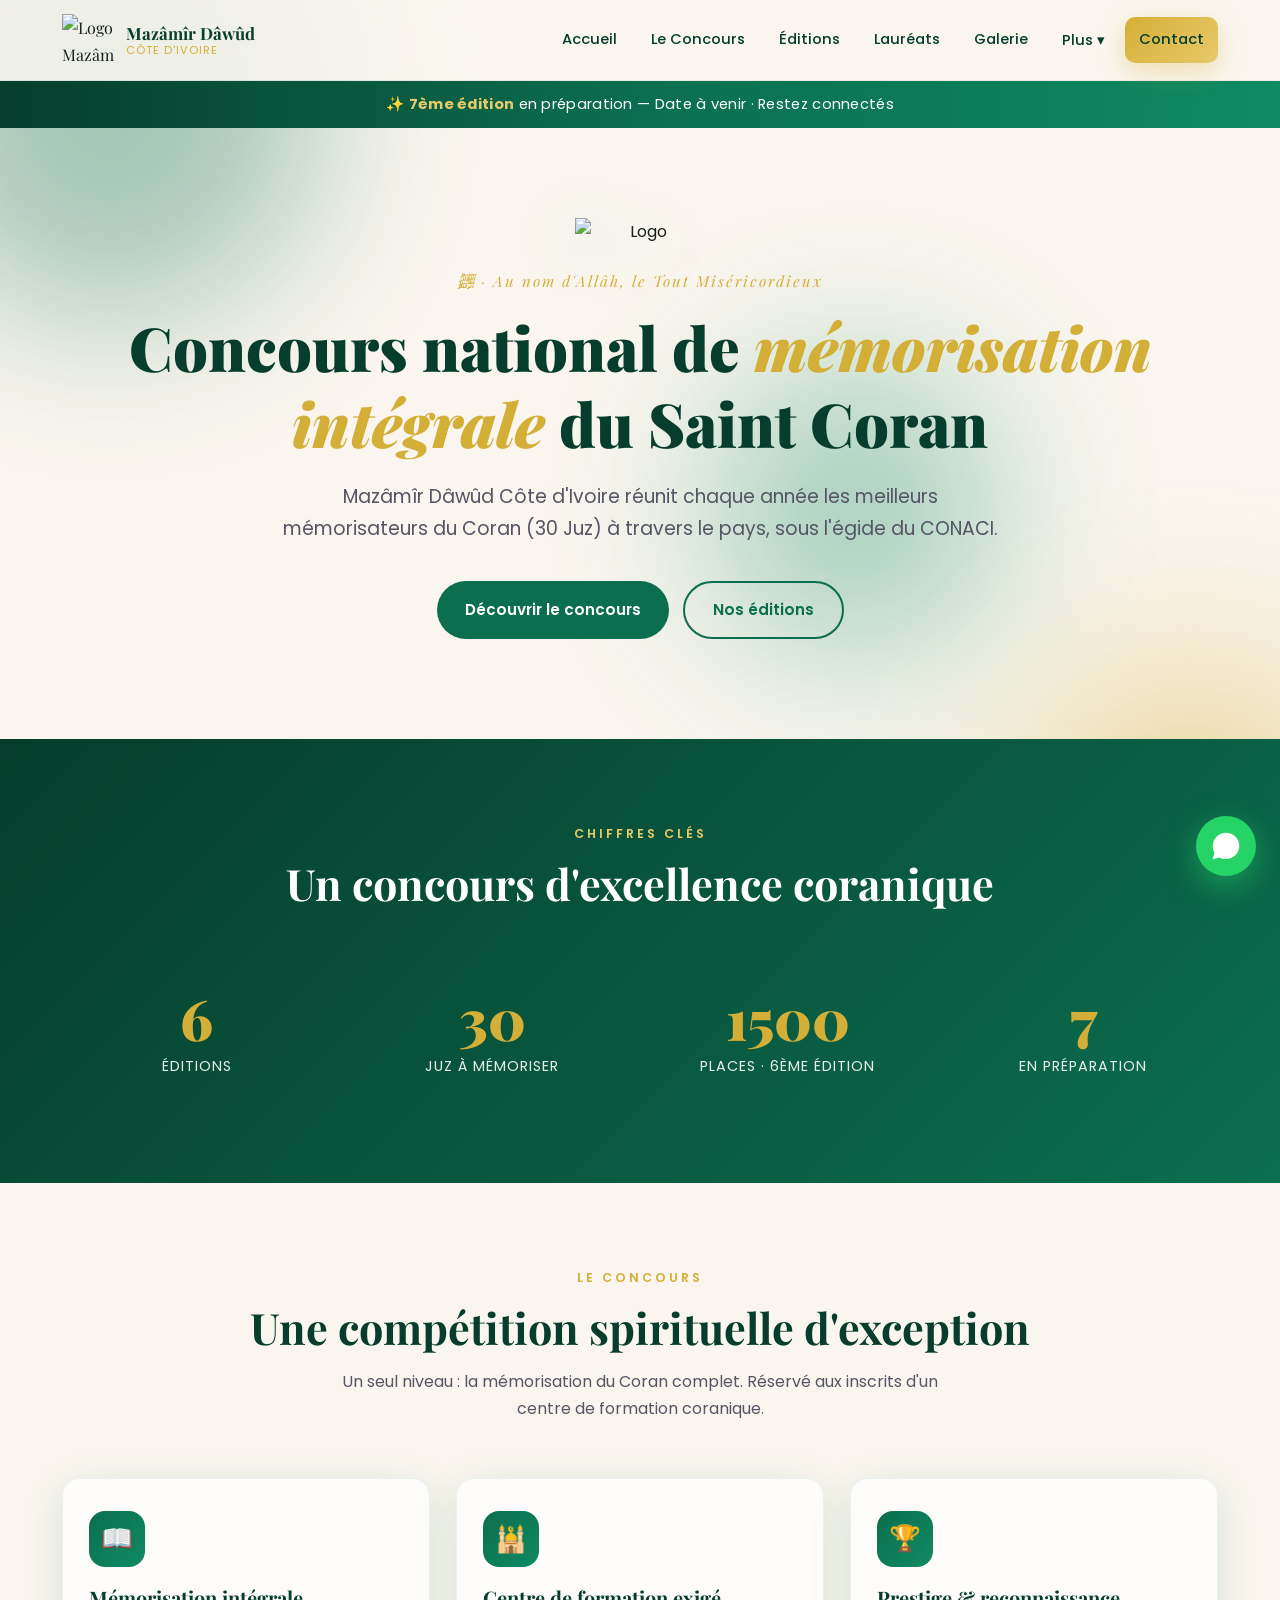
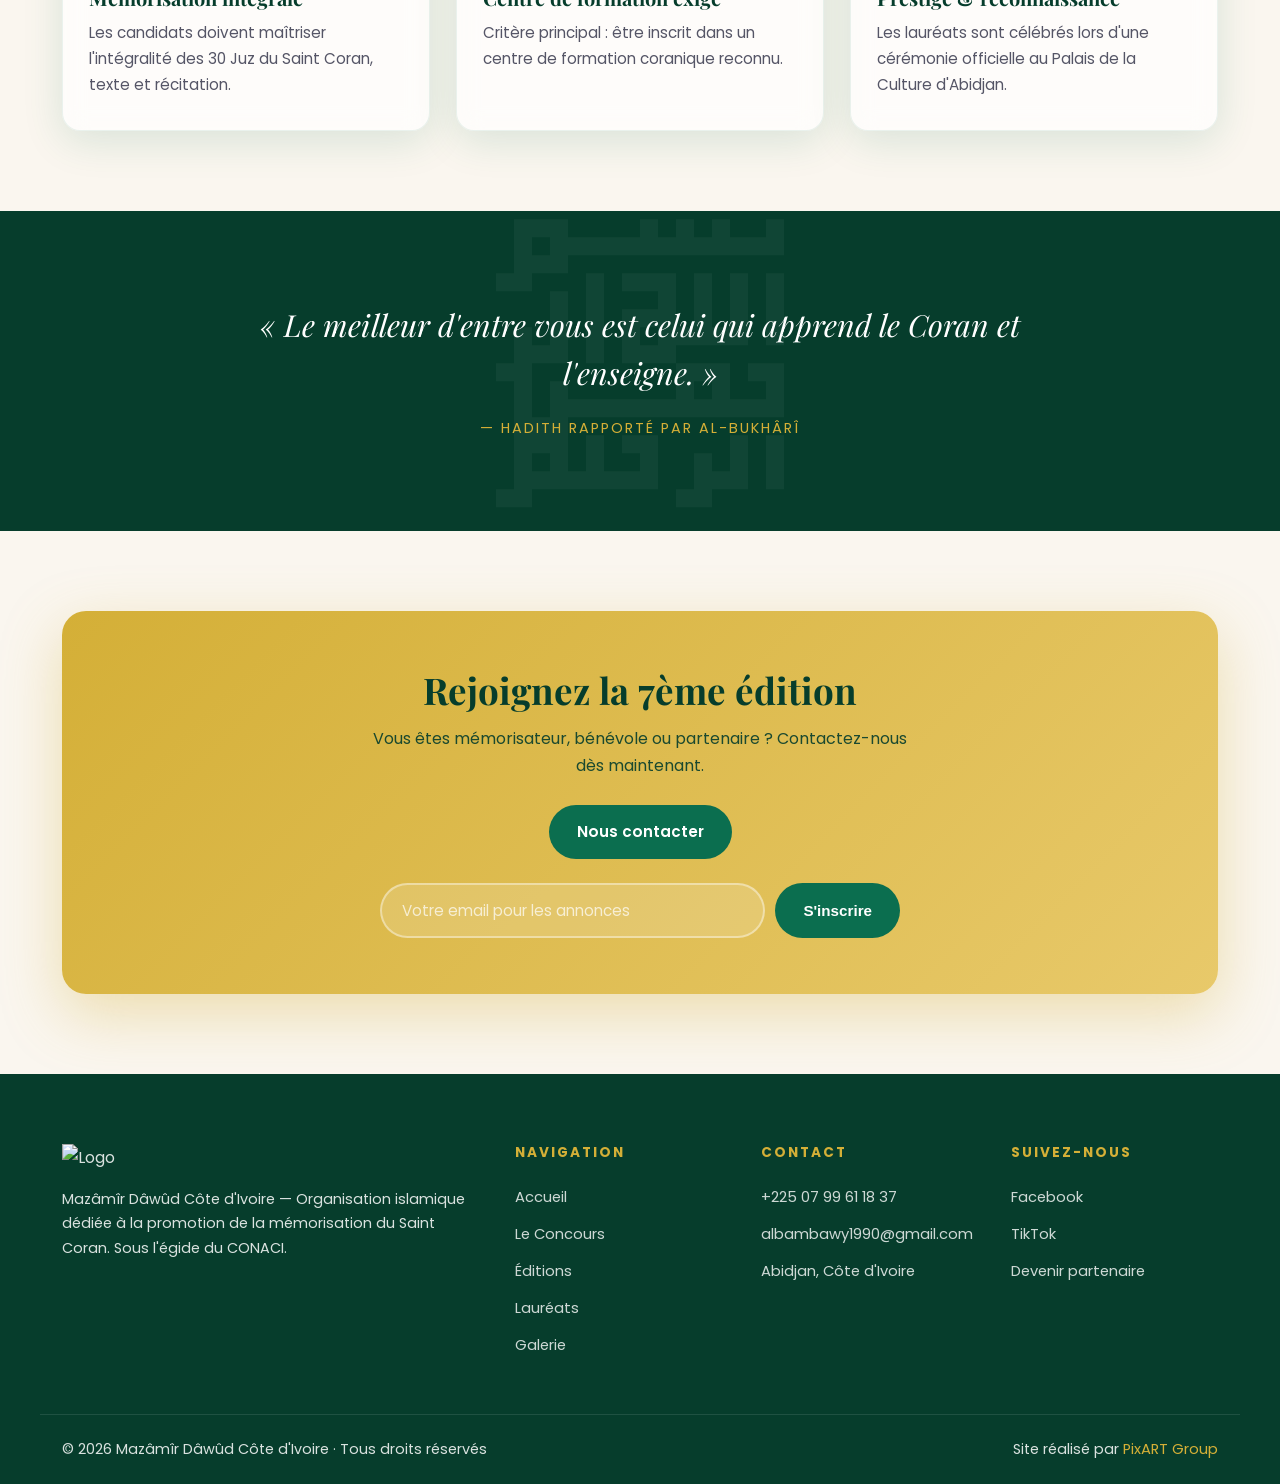
==== index.html @ c4ad65fc "Add files via upload" ====
<!DOCTYPE html>
<html lang="fr">
<head>
<meta charset="UTF-8">
<meta name="viewport" content="width=device-width,initial-scale=1.0">
<title>Mazâmîr Dâwûd Côte d'Ivoire · Concours de mémorisation du Saint Coran</title>
<meta name="description" content="Concours national de mémorisation intégrale du Saint Coran en Côte d'Ivoire. 6 éditions, des centaines de lauréats. Préparation de la 7ème édition.">
<link rel="icon" href="https://i.ibb.co/LhD328k1/mazamir-dawud-removebg-preview.png">
<link href="https://fonts.googleapis.com/css2?family=Playfair+Display:wght@600;700;900&family=Poppins:wght@300;400;500;600;700&display=swap" rel="stylesheet">
<link rel="stylesheet" href="styles.css">
</head>
<body>

<!-- ORBES -->
<div class="orbs"><div class="orb o1"></div><div class="orb o2"></div><div class="orb o3"></div></div>

<!-- HEADER -->
<header class="header">
  <div class="container header-inner">
    <a href="index.html" class="logo">
      <img src="https://i.ibb.co/LhD328k1/mazamir-dawud-removebg-preview.png" alt="Logo Mazâmîr Dâwûd CI">
      <span>Mazâmîr Dâwûd<small>Côte d'Ivoire</small></span>
    </a>
    <nav class="nav" id="nav">
      <a href="index.html">Accueil</a>
      <a href="concours.html">Le Concours</a>
      <a href="editions.html">Éditions</a>
      <a href="laureats.html">Lauréats</a>
      <a href="galerie.html">Galerie</a>
      <div class="dropdown">
        <span class="drop-toggle">Plus ▾</span>
        <div class="drop-menu">
          <a href="actualites.html">Actualités</a>
          <a href="partenaires.html">Partenaires</a>
          <a href="a-propos.html">À propos</a>
          <a href="faq.html">FAQ</a>
          <a href="rejoindre.html">Rejoindre</a>
          <a href="dons.html">Dons</a>
          <a href="mentions-legales.html">Mentions légales</a>
        </div>
      </div>
      <a href="contact.html" class="btn btn-or btn-sm">Contact</a>
    </nav>
    <button class="burger" id="burger" aria-label="Menu">☰</button>
  </div>
</header>

<!-- BANDEAU 7ÈME ÉDITION -->
<div class="banner-7eme">✨ <strong>7ème édition</strong> en préparation — Date à venir · Restez connectés</div>

<!-- HERO -->
<section class="hero">
  <div class="container">
    <img src="https://i.ibb.co/LhD328k1/mazamir-dawud-removebg-preview.png" alt="Logo" class="hero-logo reveal">
    <p class="hero-bismillah reveal">﷽ · Au nom d'Allâh, le Tout Miséricordieux</p>
    <h1 class="reveal">Concours national de <span class="or">mémorisation intégrale</span> du Saint Coran</h1>
    <p class="lead reveal">Mazâmîr Dâwûd Côte d'Ivoire réunit chaque année les meilleurs mémorisateurs du Coran (30 Juz) à travers le pays, sous l'égide du CONACI.</p>
    <div class="hero-cta reveal">
      <a href="concours.html" class="btn btn-vert">Découvrir le concours</a>
      <a href="editions.html" class="btn btn-outline">Nos éditions</a>
    </div>
  </div>
</section>

<!-- CHIFFRES CLÉS -->
<section class="stats">
  <div class="container">
    <div class="section-title reveal">
      <span class="kicker">Chiffres clés</span>
      <h2>Un concours d'excellence coranique</h2>
    </div>
    <div class="grid grid-4">
      <div class="stat-box reveal"><div class="num">6</div><div class="lbl">Éditions</div></div>
      <div class="stat-box reveal"><div class="num">30</div><div class="lbl">Juz à mémoriser</div></div>
      <div class="stat-box reveal"><div class="num">1500</div><div class="lbl">Places · 6ème édition</div></div>
      <div class="stat-box reveal"><div class="num">7</div><div class="lbl">En préparation</div></div>
    </div>
  </div>
</section>

<!-- PRÉSENTATION -->
<section>
  <div class="container">
    <div class="section-title reveal">
      <span class="kicker">Le concours</span>
      <h2>Une compétition spirituelle d'exception</h2>
      <p>Un seul niveau : la mémorisation du Coran complet. Réservé aux inscrits d'un centre de formation coranique.</p>
    </div>
    <div class="grid grid-3">
      <div class="card reveal">
        <div class="icon">📖</div>
        <h3>Mémorisation intégrale</h3>
        <p>Les candidats doivent maîtriser l'intégralité des 30 Juz du Saint Coran, texte et récitation.</p>
      </div>
      <div class="card reveal">
        <div class="icon">🕌</div>
        <h3>Centre de formation exigé</h3>
        <p>Critère principal : être inscrit dans un centre de formation coranique reconnu.</p>
      </div>
      <div class="card reveal">
        <div class="icon">🏆</div>
        <h3>Prestige & reconnaissance</h3>
        <p>Les lauréats sont célébrés lors d'une cérémonie officielle au Palais de la Culture d'Abidjan.</p>
      </div>
    </div>
  </div>
</section>

<!-- MUR DE CITATION -->
<section class="quote-mur">
  <div class="container">
    <blockquote class="reveal">« Le meilleur d'entre vous est celui qui apprend le Coran et l'enseigne. »</blockquote>
    <p class="ref reveal">— Hadith rapporté par Al-Bukhârî</p>
  </div>
</section>

<!-- CTA -->
<section>
  <div class="container">
    <div class="cta-box reveal">
      <h2>Rejoignez la 7ème édition</h2>
      <p>Vous êtes mémorisateur, bénévole ou partenaire ? Contactez-nous dès maintenant.</p>
      <a href="contact.html" class="btn btn-vert">Nous contacter</a>
      <div class="newsletter-form">
        <input type="email" placeholder="Votre email pour les annonces" required>
        <button type="submit" class="btn btn-vert">S'inscrire</button>
      </div>
    </div>
  </div>
</section>

<!-- FOOTER -->
<footer class="footer">
  <div class="container footer-grid">
    <div>
      <img src="https://i.ibb.co/LhD328k1/mazamir-dawud-removebg-preview.png" alt="Logo" class="footer-logo">
      <p>Mazâmîr Dâwûd Côte d'Ivoire — Organisation islamique dédiée à la promotion de la mémorisation du Saint Coran. Sous l'égide du CONACI.</p>
    </div>
    <div>
      <h4>Navigation</h4>
      <a href="index.html">Accueil</a>
      <a href="concours.html">Le Concours</a>
      <a href="editions.html">Éditions</a>
      <a href="laureats.html">Lauréats</a>
      <a href="galerie.html">Galerie</a>
    </div>
    <div>
      <h4>Contact</h4>
      <a href="tel:+2250799611837">+225 07 99 61 18 37</a>
      <a href="mailto:albambawy1990@gmail.com">albambawy1990@gmail.com</a>
      <a href="contact.html">Abidjan, Côte d'Ivoire</a>
    </div>
    <div>
      <h4>Suivez-nous</h4>
      <a href="https://www.facebook.com/profile.php?id=100085933094400" target="_blank">Facebook</a>
      <a href="https://www.tiktok.com/@mazamir.dawud.ci" target="_blank">TikTok</a>
      <a href="partenaires.html">Devenir partenaire</a>
    </div>
  </div>
  <div class="footer-bottom">
    <p>© <span id="year"></span> Mazâmîr Dâwûd Côte d'Ivoire · Tous droits réservés</p>
    <p>Site réalisé par <a href="https://wa.me/225015159646262" target="_blank">PixART Group</a></p>
  </div>
</footer>

<!-- WHATSAPP -->
<a href="https://wa.me/2250799611837?text=As-sal%C3%A2mu%20%27alaykum%20Maz%C3%A2m%C3%AEr%20D%C3%A2w%C3%BBd" class="wa-float" target="_blank" aria-label="WhatsApp">
  <svg viewBox="0 0 24 24"><path d="M17.5 14.4c-.3-.2-1.8-.9-2-1-.3-.1-.5-.2-.7.2-.2.3-.8 1-.9 1.2-.2.2-.3.2-.6.1-.3-.2-1.3-.5-2.4-1.5-.9-.8-1.5-1.8-1.7-2.1-.2-.3 0-.5.1-.6.1-.1.3-.3.4-.5.1-.2.2-.3.3-.5.1-.2 0-.4 0-.5-.1-.2-.7-1.7-.9-2.3-.2-.6-.5-.5-.7-.5h-.6c-.2 0-.5.1-.8.4-.3.3-1 .9-1 2.3 0 1.4 1 2.7 1.2 2.9.1.2 2 3.1 4.9 4.3 2.9 1.2 3.3 1 3.9.9.6-.1 1.8-.7 2.1-1.5.3-.7.3-1.4.2-1.5-.1-.2-.3-.3-.6-.4zM12 2C6.5 2 2 6.5 2 12c0 1.8.5 3.5 1.3 4.9L2 22l5.2-1.4c1.4.8 3.1 1.2 4.8 1.2 5.5 0 10-4.5 10-10S17.5 2 12 2z"/></svg>
</a>

<script src="script.js"></script>
</body>
</html>
---- styles.css ----
/* ===== MAZÂMÎR DÂWÛD CI · styles.css ===== */
:root{
  --vert:#0B6E4F; --vert-fonce:#063d2c; --vert-clair:#0f8a63;
  --or:#D4AF37; --or-clair:#e8c96a;
  --creme:#FAF6EF; --blanc:#fff;
  --texte:#14201b; --texte-doux:#556;
  --ombre:0 10px 40px rgba(11,110,79,.14);
  --radius:18px;
  --transition:all .35s cubic-bezier(.4,0,.2,1);
}
*{margin:0;padding:0;box-sizing:border-box}
html{scroll-behavior:smooth}
body{
  font-family:'Poppins',sans-serif; color:var(--texte);
  background:var(--creme); line-height:1.7; overflow-x:hidden;
}
h1,h2,h3,h4{font-family:'Playfair Display',serif;line-height:1.25;color:var(--vert-fonce)}
a{text-decoration:none;color:inherit;transition:var(--transition)}
img{max-width:100%;display:block}
.container{max-width:1200px;margin:0 auto;padding:0 22px}

/* ===== ORBES DÉCORATIFS ===== */
.orbs{position:fixed;inset:0;z-index:-1;overflow:hidden;pointer-events:none}
.orb{position:absolute;border-radius:50%;filter:blur(80px);opacity:.35;animation:float 18s ease-in-out infinite}
.orb.o1{width:420px;height:420px;background:var(--vert);top:-100px;left:-100px}
.orb.o2{width:380px;height:380px;background:var(--or);bottom:-120px;right:-100px;animation-delay:-6s}
.orb.o3{width:300px;height:300px;background:var(--vert-clair);top:40%;left:55%;animation-delay:-12s}
@keyframes float{0%,100%{transform:translate(0,0) scale(1)}50%{transform:translate(40px,-40px) scale(1.1)}}

/* ===== HEADER ===== */
.header{
  position:sticky;top:0;z-index:100;
  background:rgba(250,246,239,.85);backdrop-filter:blur(14px);
  border-bottom:1px solid rgba(11,110,79,.08);
}
.header-inner{display:flex;align-items:center;justify-content:space-between;padding:14px 22px;gap:20px}
.logo{display:flex;align-items:center;gap:12px;font-family:'Playfair Display',serif}
.logo img{width:52px;height:52px;object-fit:contain}
.logo span{font-weight:700;font-size:1.05rem;color:var(--vert-fonce);line-height:1.1;display:flex;flex-direction:column}
.logo small{font-family:'Poppins',sans-serif;font-size:.7rem;font-weight:400;color:var(--or);letter-spacing:1px;text-transform:uppercase;margin-top:2px}
.nav{display:flex;align-items:center;gap:6px}
.nav>a,.drop-toggle{
  padding:10px 14px;border-radius:10px;font-size:.92rem;font-weight:500;color:var(--vert-fonce);cursor:pointer;
}
.nav>a:hover,.drop-toggle:hover{background:rgba(11,110,79,.08);color:var(--vert)}
.dropdown{position:relative}
.drop-menu{
  position:absolute;top:110%;right:0;min-width:220px;
  background:var(--blanc);border-radius:14px;box-shadow:var(--ombre);
  padding:10px;opacity:0;visibility:hidden;transform:translateY(10px);transition:var(--transition);
}
.dropdown:hover .drop-menu{opacity:1;visibility:visible;transform:translateY(0)}
.drop-menu a{display:block;padding:10px 14px;border-radius:8px;font-size:.9rem;color:var(--vert-fonce)}
.drop-menu a:hover{background:var(--creme);color:var(--vert)}
.burger{display:none;background:none;border:none;font-size:1.7rem;color:var(--vert-fonce);cursor:pointer}

/* ===== BANDEAU 7ÈME ÉDITION ===== */
.banner-7eme{
  background:linear-gradient(90deg,var(--vert-fonce),var(--vert),var(--vert-clair));
  color:var(--blanc);text-align:center;padding:11px 18px;font-size:.92rem;
  letter-spacing:.3px;
}
.banner-7eme strong{color:var(--or-clair)}

/* ===== BOUTONS ===== */
.btn{
  display:inline-flex;align-items:center;gap:9px;
  padding:14px 28px;border-radius:50px;font-weight:600;font-size:.95rem;
  cursor:pointer;border:none;transition:var(--transition);
}
.btn-or{background:linear-gradient(135deg,var(--or),var(--or-clair));color:var(--vert-fonce);box-shadow:0 8px 24px rgba(212,175,55,.35)}
.btn-or:hover{transform:translateY(-3px);box-shadow:0 12px 32px rgba(212,175,55,.5)}
.btn-vert{background:var(--vert);color:var(--blanc)}
.btn-vert:hover{background:var(--vert-fonce);transform:translateY(-3px)}
.btn-outline{background:transparent;border:2px solid var(--vert);color:var(--vert)}
.btn-outline:hover{background:var(--vert);color:var(--blanc)}
.btn-sm{padding:10px 20px;font-size:.85rem}

/* ===== HERO ===== */
.hero{
  position:relative;padding:90px 0 100px;text-align:center;
}
.hero-logo{width:130px;margin:0 auto 24px;filter:drop-shadow(0 12px 30px rgba(11,110,79,.3))}
.hero h1{font-size:clamp(2.1rem,5vw,3.8rem);margin-bottom:20px;font-weight:900}
.hero h1 .or{color:var(--or);font-style:italic}
.hero p.lead{font-size:clamp(1rem,1.7vw,1.18rem);color:var(--texte-doux);max-width:720px;margin:0 auto 36px}
.hero-cta{display:flex;gap:14px;justify-content:center;flex-wrap:wrap}
.hero-bismillah{
  font-family:'Playfair Display',serif;font-style:italic;color:var(--or);
  letter-spacing:2px;margin-bottom:14px;font-size:.95rem;
}

/* ===== SECTIONS ===== */
section{padding:80px 0}
.section-title{text-align:center;margin-bottom:56px}
.section-title .kicker{
  display:inline-block;font-size:.78rem;font-weight:600;letter-spacing:3px;
  text-transform:uppercase;color:var(--or);margin-bottom:12px;
}
.section-title h2{font-size:clamp(1.8rem,3.5vw,2.7rem);margin-bottom:14px}
.section-title p{color:var(--texte-doux);max-width:640px;margin:0 auto}

/* ===== CARTES ===== */
.grid{display:grid;gap:26px}
.grid-3{grid-template-columns:repeat(auto-fit,minmax(280px,1fr))}
.grid-4{grid-template-columns:repeat(auto-fit,minmax(220px,1fr))}
.card{
  background:rgba(255,255,255,.7);backdrop-filter:blur(12px);
  border:1px solid rgba(11,110,79,.08);border-radius:var(--radius);
  padding:32px 26px;box-shadow:var(--ombre);transition:var(--transition);
}
.card:hover{transform:translateY(-8px);box-shadow:0 20px 50px rgba(11,110,79,.18)}
.card .icon{
  width:56px;height:56px;border-radius:16px;display:flex;align-items:center;justify-content:center;
  background:linear-gradient(135deg,var(--vert),var(--vert-clair));color:var(--or);
  font-size:1.6rem;margin-bottom:18px;
}
.card h3{font-size:1.25rem;margin-bottom:10px}
.card p{color:var(--texte-doux);font-size:.95rem}

/* ===== STATS ===== */
.stats{background:linear-gradient(135deg,var(--vert-fonce),var(--vert));color:var(--blanc)}
.stats .section-title h2{color:var(--blanc)}
.stats .section-title .kicker{color:var(--or-clair)}
.stat-box{text-align:center;padding:24px}
.stat-box .num{font-family:'Playfair Display',serif;font-size:clamp(2.4rem,5vw,3.5rem);color:var(--or);font-weight:900;line-height:1}
.stat-box .lbl{font-size:.9rem;opacity:.9;margin-top:8px;letter-spacing:1px;text-transform:uppercase}

/* ===== CITATION ===== */
.quote-mur{
  background:var(--vert-fonce);color:var(--blanc);text-align:center;padding:90px 0;
  position:relative;overflow:hidden;
}
.quote-mur::before{
  content:'﷽';position:absolute;font-size:18rem;opacity:.04;
  top:50%;left:50%;transform:translate(-50%,-50%);
}
.quote-mur blockquote{
  font-family:'Playfair Display',serif;font-style:italic;
  font-size:clamp(1.3rem,2.6vw,1.9rem);max-width:820px;margin:0 auto 18px;
  position:relative;line-height:1.6;
}
.quote-mur .ref{color:var(--or);letter-spacing:2px;font-size:.9rem;text-transform:uppercase}

/* ===== CTA ===== */
.cta-box{
  background:linear-gradient(135deg,var(--or),var(--or-clair));
  color:var(--vert-fonce);border-radius:24px;padding:56px 34px;text-align:center;
  box-shadow:0 20px 60px rgba(212,175,55,.35);
}
.cta-box h2{color:var(--vert-fonce);font-size:clamp(1.6rem,3vw,2.3rem);margin-bottom:12px}
.cta-box p{max-width:560px;margin:0 auto 26px;opacity:.9}
.cta-box .btn-vert:hover{background:#000}

/* ===== NEWSLETTER ===== */
.newsletter-form{display:flex;gap:10px;max-width:520px;margin:24px auto 0;flex-wrap:wrap}
.newsletter-form input{
  flex:1;min-width:220px;padding:14px 20px;border-radius:50px;
  border:2px solid rgba(255,255,255,.4);background:rgba(255,255,255,.15);
  color:var(--blanc);font-family:inherit;font-size:.95rem;outline:none;
}
.newsletter-form input::placeholder{color:rgba(255,255,255,.7)}

/* ===== FAQ ===== */
.faq-item{
  background:var(--blanc);border-radius:14px;margin-bottom:14px;
  box-shadow:var(--ombre);overflow:hidden;
}
.faq-q{
  padding:20px 24px;font-weight:600;cursor:pointer;
  display:flex;justify-content:space-between;align-items:center;gap:14px;
  color:var(--vert-fonce);
}
.faq-q::after{content:'+';font-size:1.5rem;color:var(--or);transition:var(--transition)}
.faq-item.open .faq-q::after{transform:rotate(45deg)}
.faq-a{max-height:0;overflow:hidden;transition:max-height .4s ease;padding:0 24px}
.faq-item.open .faq-a{max-height:400px;padding:0 24px 22px}
.faq-a p{color:var(--texte-doux);font-size:.95rem}

/* ===== FOOTER ===== */
.footer{background:var(--vert-fonce);color:rgba(255,255,255,.85);padding:70px 0 0;margin-top:0}
.footer-grid{display:grid;grid-template-columns:2fr 1fr 1fr 1fr;gap:38px;padding-bottom:50px}
.footer-logo{width:70px;margin-bottom:16px}
.footer h4{color:var(--or);font-family:'Poppins',sans-serif;font-size:.85rem;letter-spacing:2px;text-transform:uppercase;margin-bottom:18px}
.footer a{display:block;padding:6px 0;color:rgba(255,255,255,.8);font-size:.92rem}
.footer a:hover{color:var(--or);padding-left:6px}
.footer p{font-size:.9rem;line-height:1.7}
.footer-bottom{
  border-top:1px solid rgba(255,255,255,.1);padding:22px;text-align:center;
  font-size:.85rem;display:flex;justify-content:space-between;gap:14px;flex-wrap:wrap;
  max-width:1200px;margin:0 auto;
}
.footer-bottom a{color:var(--or);display:inline}

/* ===== WHATSAPP FLOTTANT ===== */
.wa-float{
  position:fixed;bottom:24px;right:24px;z-index:99;
  width:60px;height:60px;border-radius:50%;
  background:#25D366;display:flex;align-items:center;justify-content:center;
  box-shadow:0 10px 30px rgba(37,211,102,.5);
  animation:pulse 2.2s infinite;
}
.wa-float:hover{transform:scale(1.1)}
.wa-float svg{width:32px;height:32px;fill:#fff}
@keyframes pulse{0%,100%{box-shadow:0 10px 30px rgba(37,211,102,.5)}50%{box-shadow:0 10px 40px rgba(37,211,102,.9)}}

/* ===== REVEAL ===== */
.reveal{opacity:0;transform:translateY(30px);transition:all .8s cubic-bezier(.4,0,.2,1)}
.reveal.visible{opacity:1;transform:translateY(0)}

/* ===== RESPONSIVE ===== */
@media(max-width:900px){
  .burger{display:block}
  .nav{
    position:fixed;inset:0 0 0 auto;width:78%;max-width:340px;
    background:var(--blanc);flex-direction:column;align-items:stretch;
    padding:80px 22px 30px;transform:translateX(100%);transition:transform .4s;
    box-shadow:-10px 0 40px rgba(0,0,0,.15);
  }
  .nav.open{transform:translateX(0)}
  .nav>a,.drop-toggle{padding:14px;font-size:1rem}
  .drop-menu{position:static;opacity:1;visibility:visible;transform:none;box-shadow:none;padding:0 0 0 14px;background:transparent}
  .footer-grid{grid-template-columns:1fr 1fr}
}
@media(max-width:560px){
  .footer-grid{grid-template-columns:1fr}
  .footer-bottom{flex-direction:column;text-align:center}
  section{padding:60px 0}
}
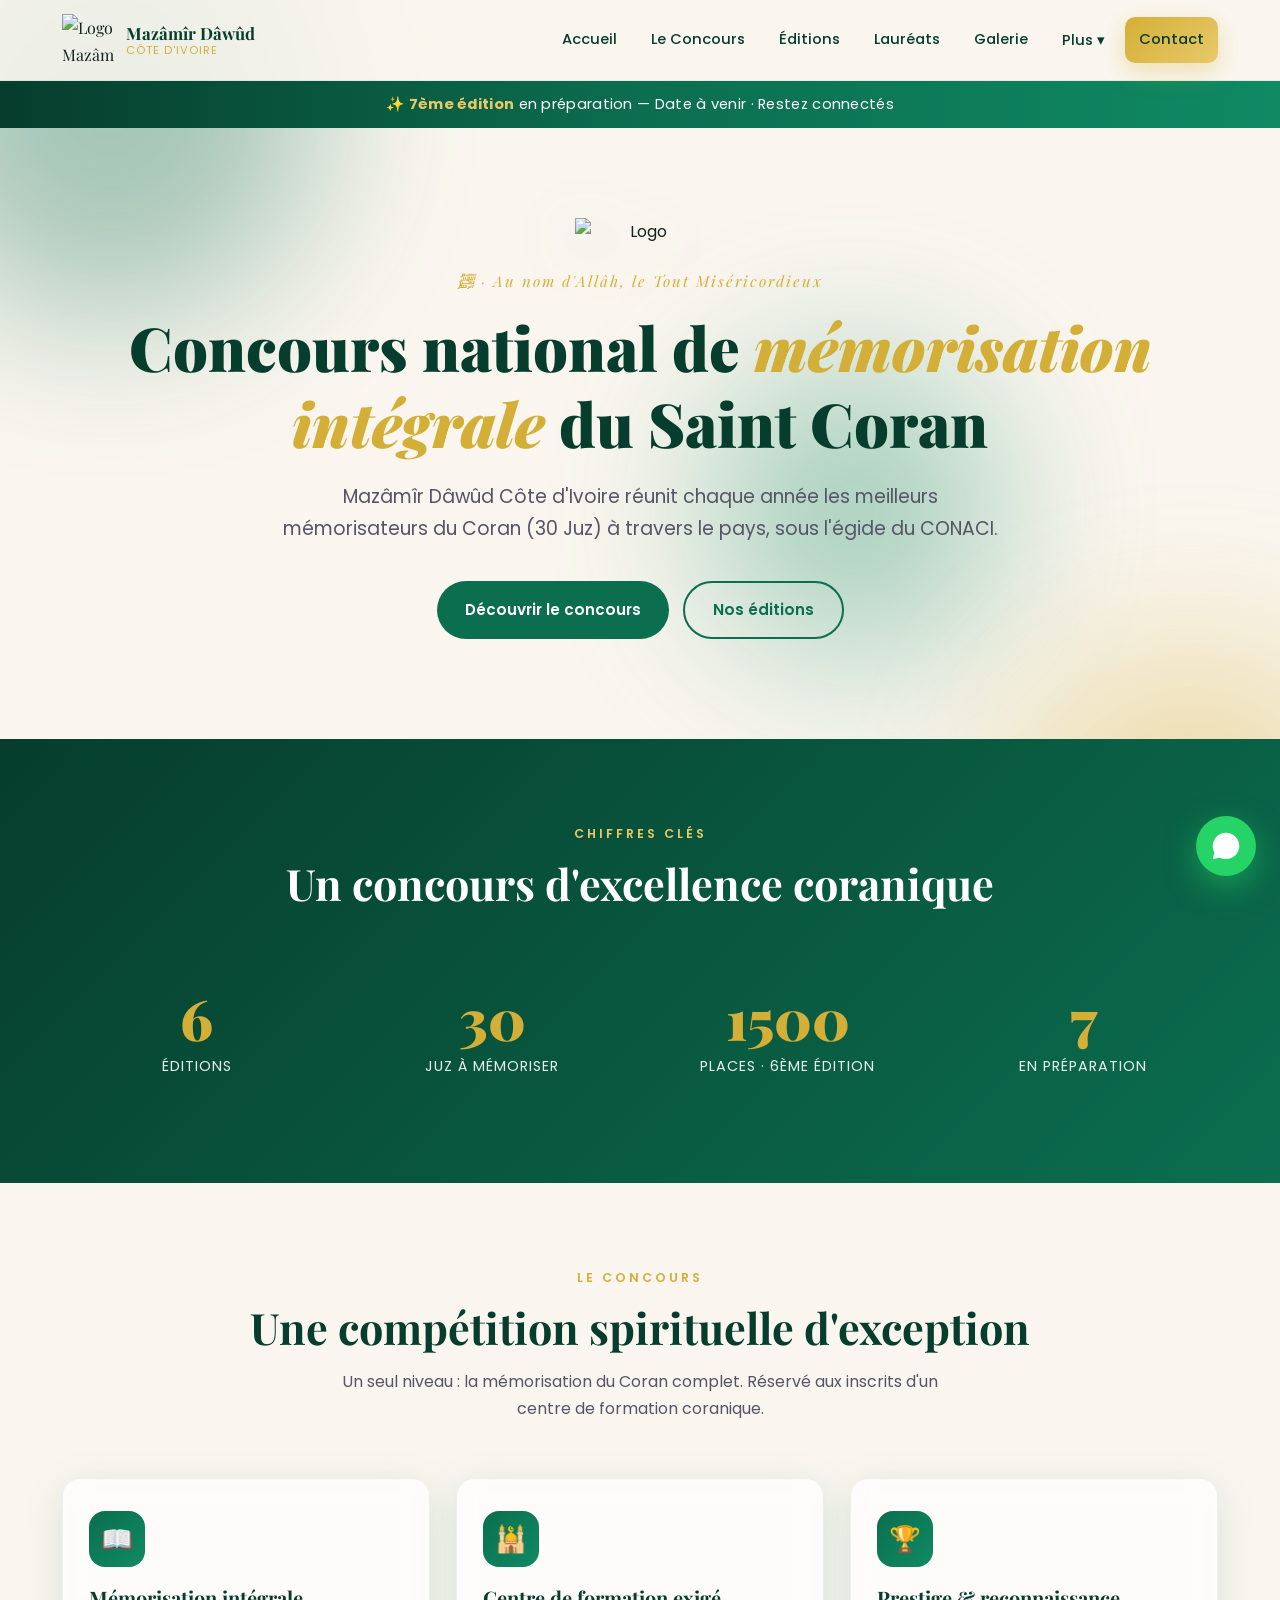
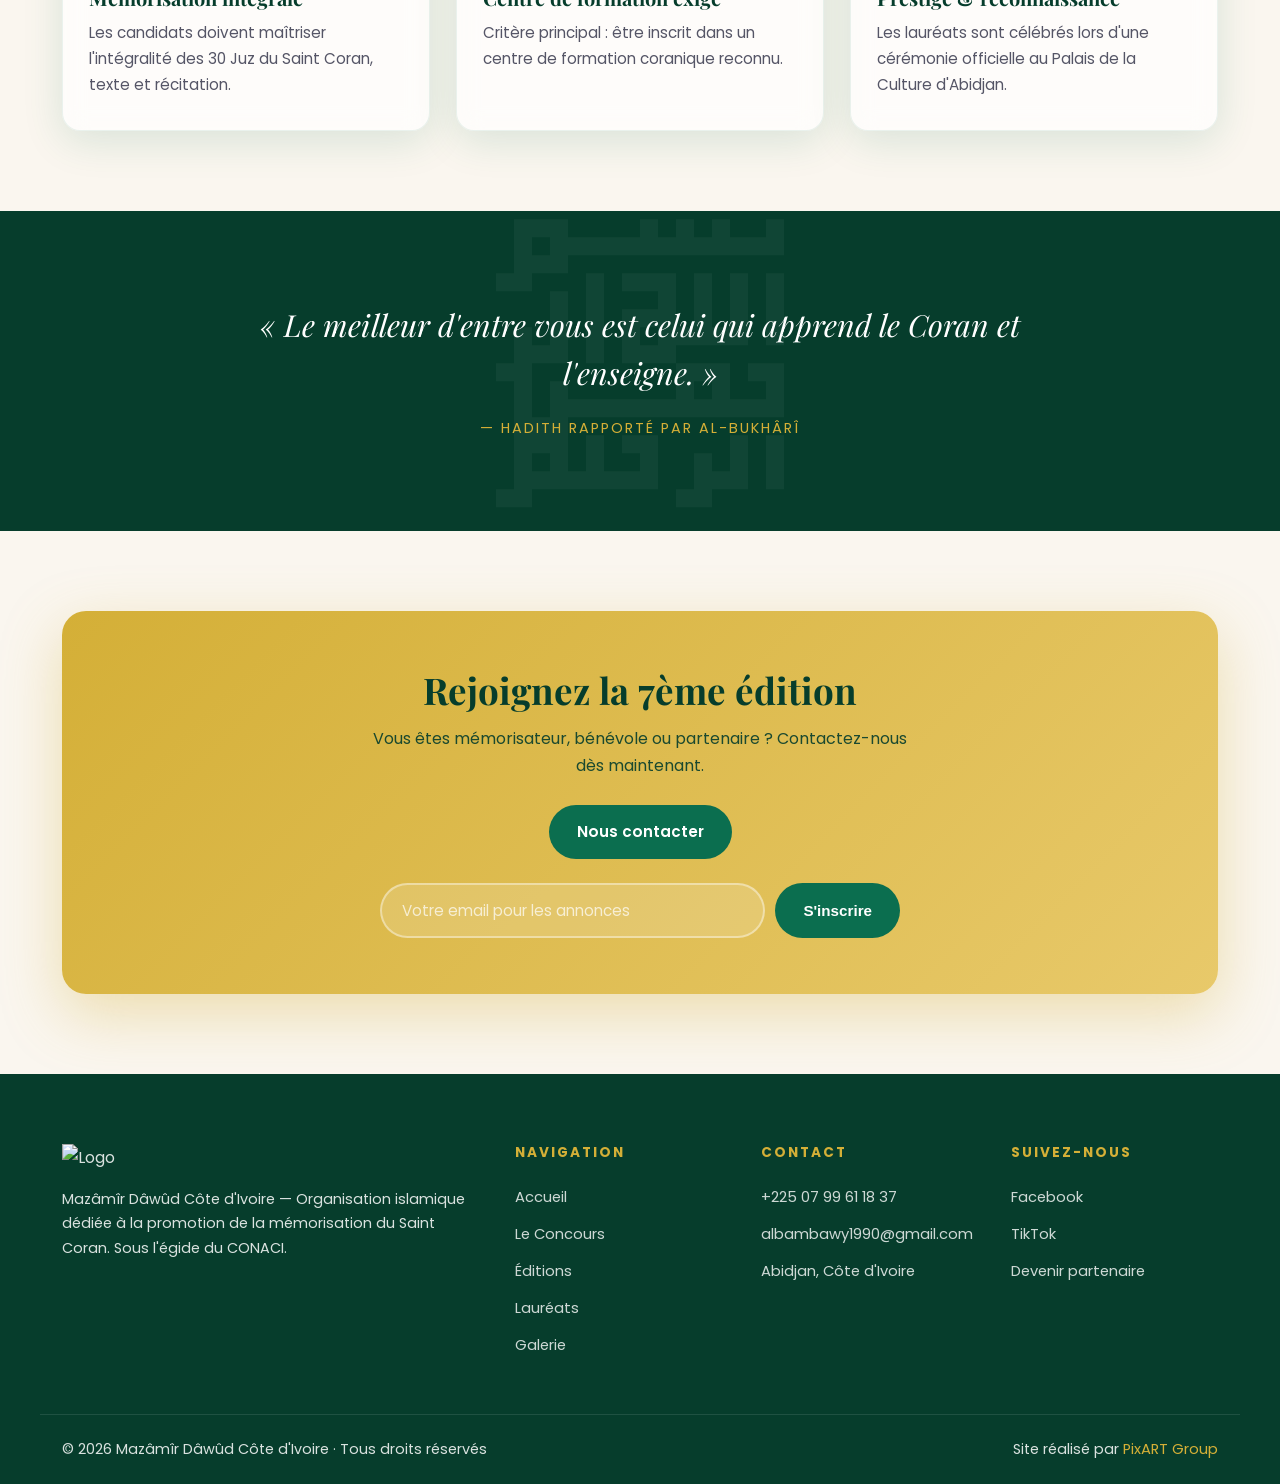
==== commit 1162d583: "Update index.html" ====
--- a/index.html
+++ b/index.html
@@ -8,6 +8,18 @@
 <link rel="icon" href="https://i.ibb.co/LhD328k1/mazamir-dawud-removebg-preview.png">
 <link href="https://fonts.googleapis.com/css2?family=Playfair+Display:wght@600;700;900&family=Poppins:wght@300;400;500;600;700&display=swap" rel="stylesheet">
 <link rel="stylesheet" href="styles.css">
+<script src="https://identity.netlify.com/v1/netlify-identity-widget.js"></script>
+<script>
+  if (window.netlifyIdentity) {
+    window.netlifyIdentity.on("init", user => {
+      if (!user) {
+        window.netlifyIdentity.on("login", () => {
+          document.location.href = "/administrateur/";
+        });
+      }
+    });
+  }
+</script>
 </head>
 <body>
 
@@ -170,4 +182,4 @@
 
 <script src="script.js"></script>
 </body>
-</html>+</html>
